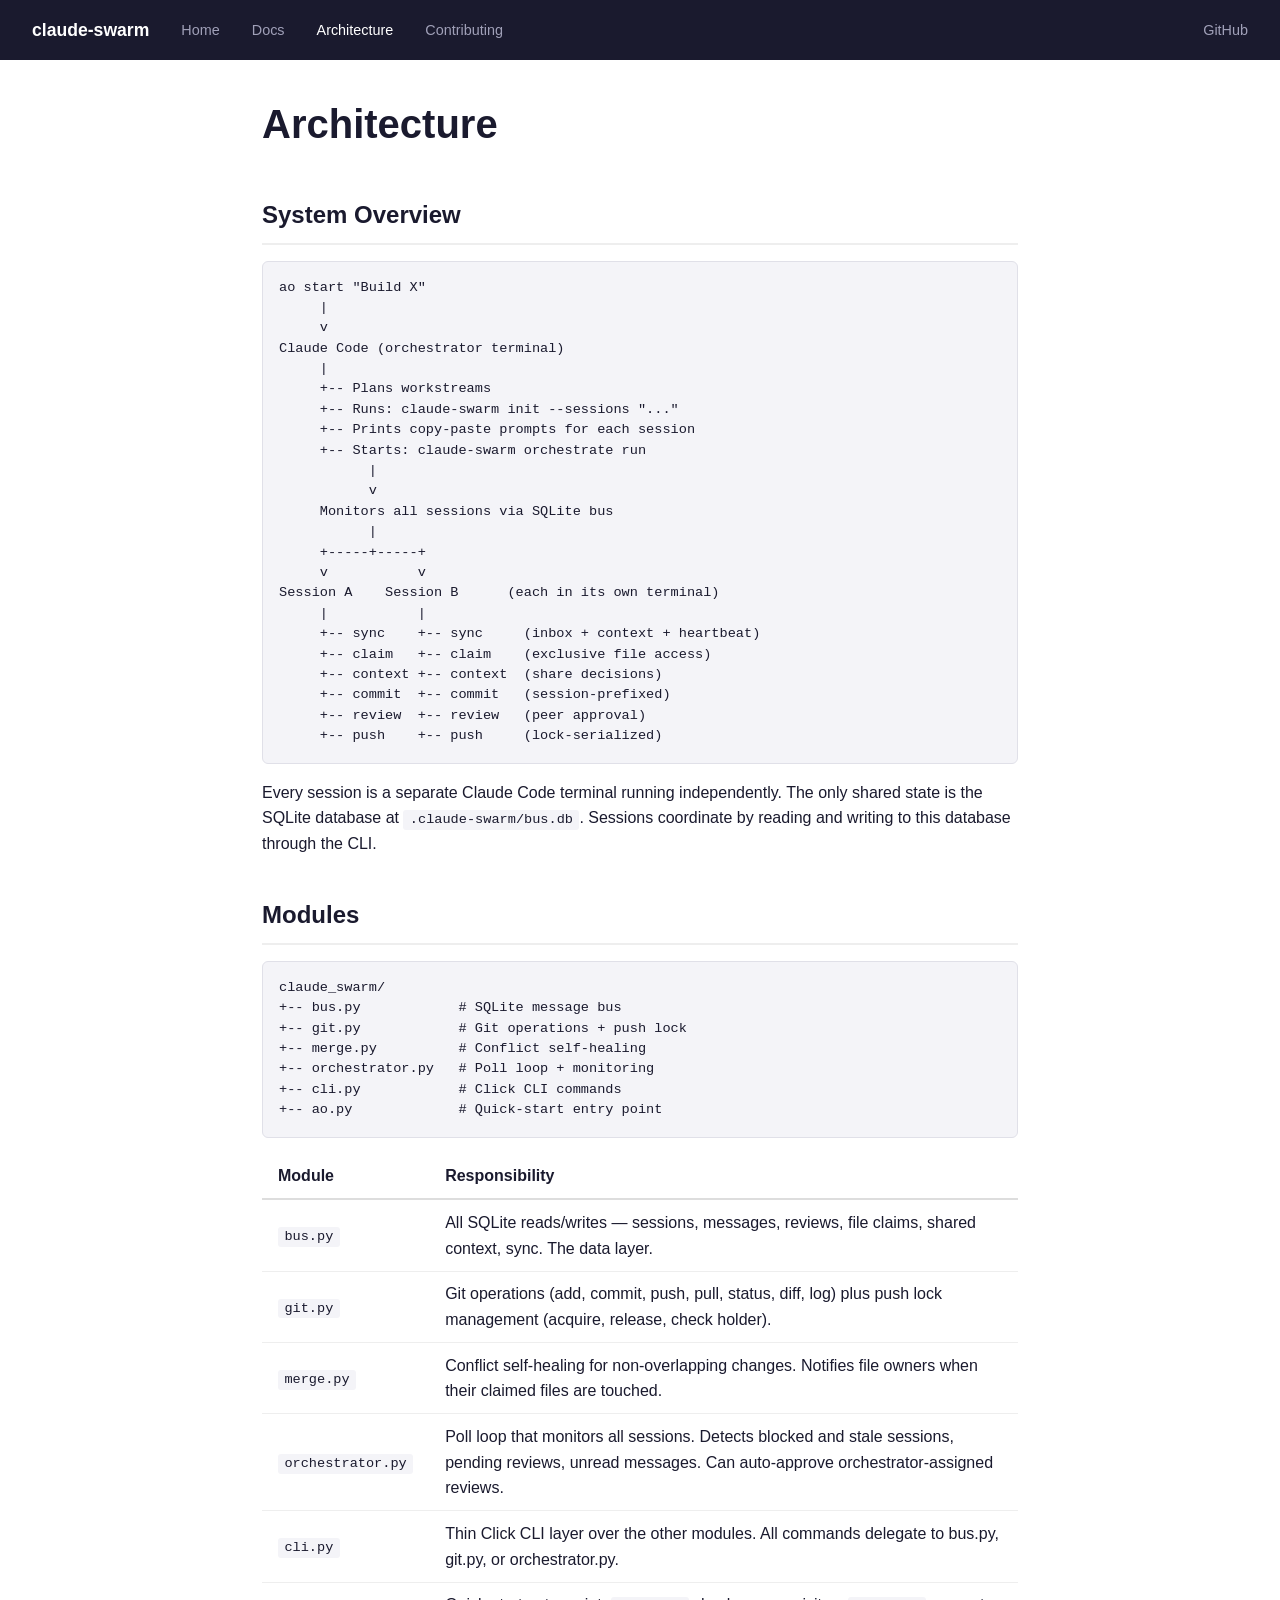
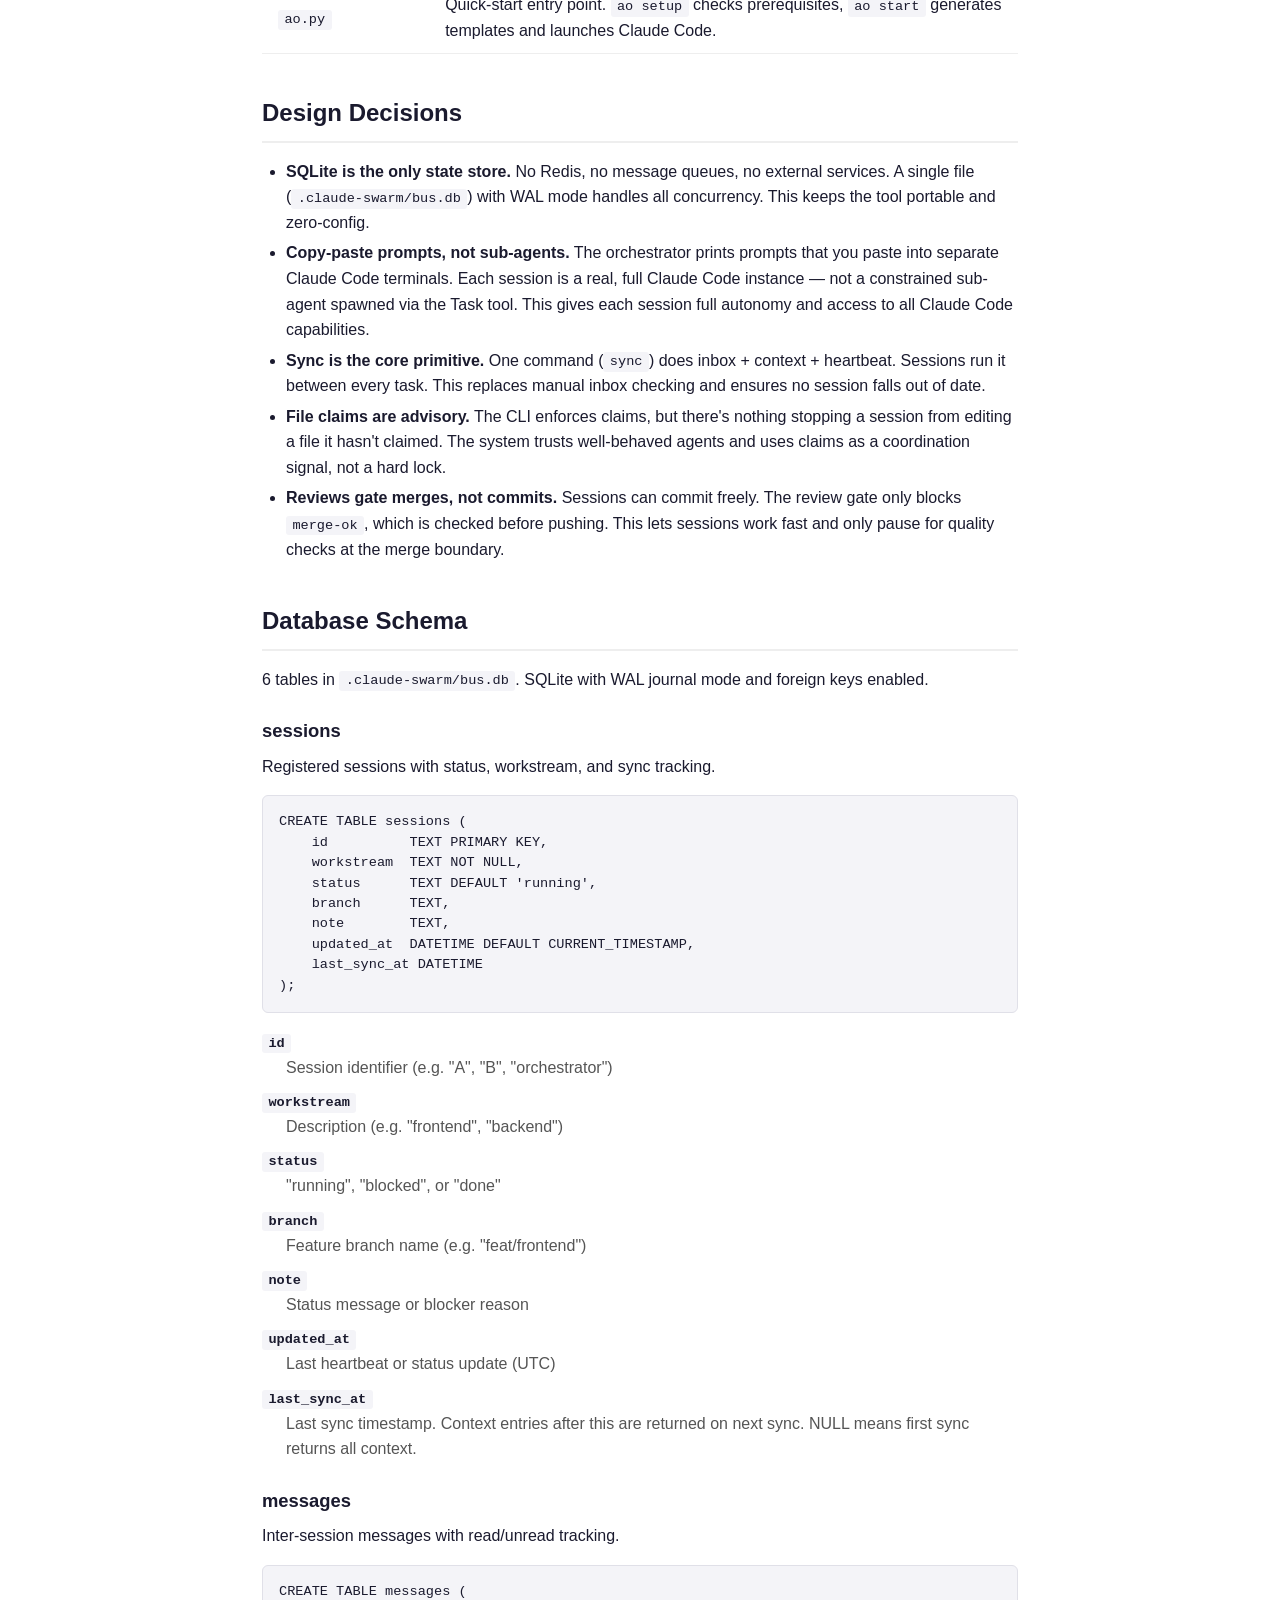
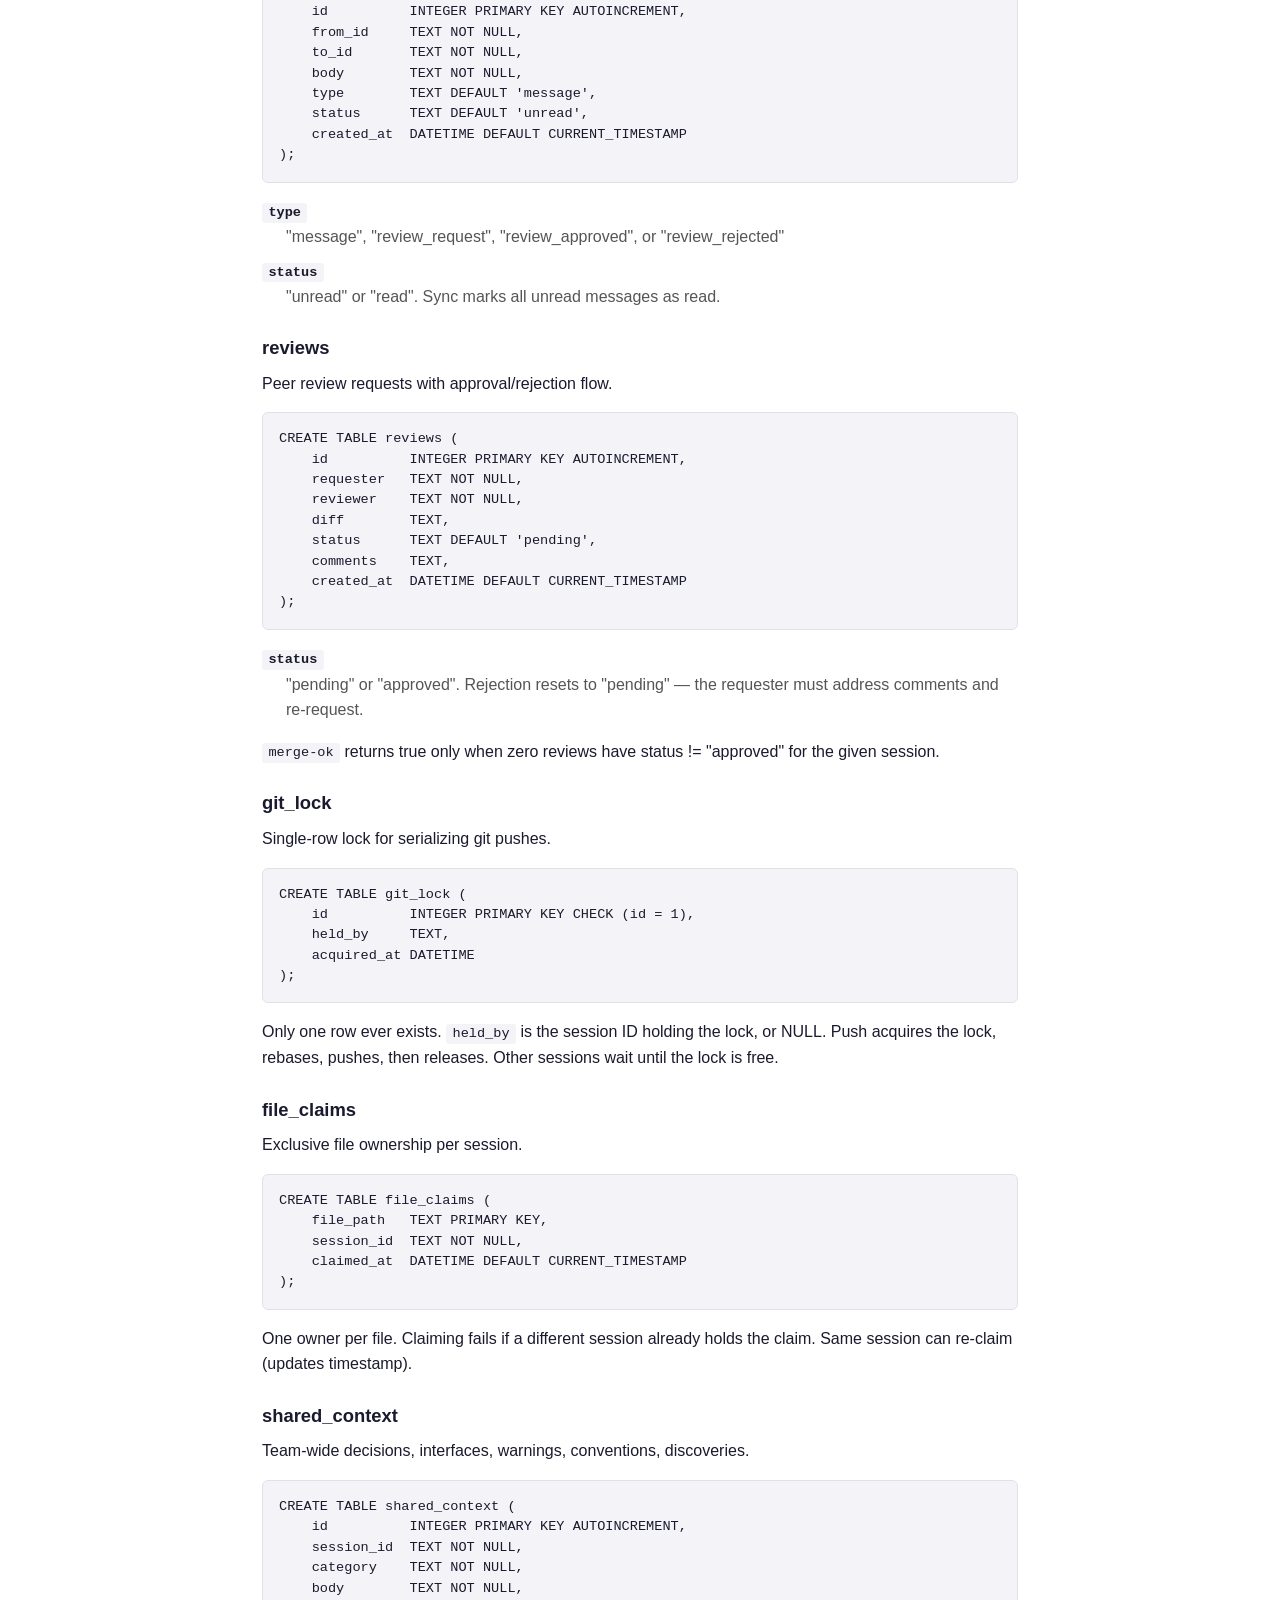
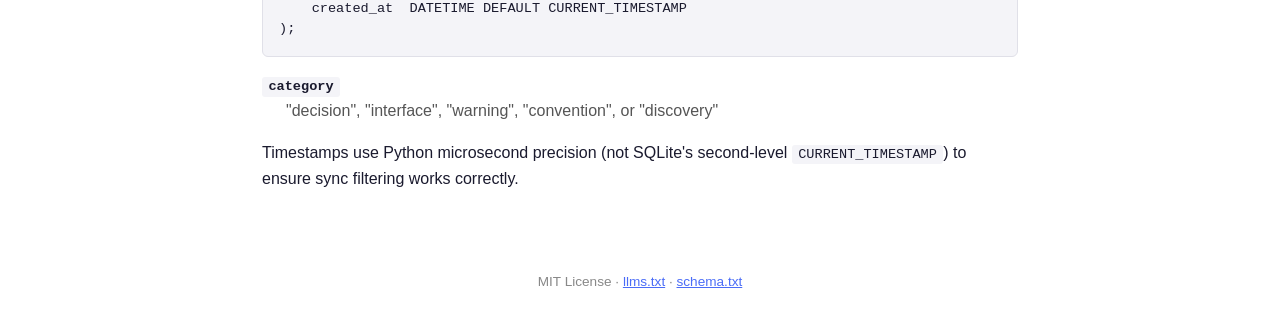
==== docs/architecture.html @ 465b83c9 "Add product website with multi-page docs and shared navigation - Landing page with problem/solution " ====
<!DOCTYPE html>
<html lang="en">
<head>
<meta charset="utf-8">
<meta name="viewport" content="width=device-width, initial-scale=1">
<title>Architecture — claude-swarm</title>
<meta name="description" content="How claude-swarm works: module map, database schema, and design decisions.">
<link rel="stylesheet" href="style.css">
</head>
<body>
<nav>
  <a href="index.html" class="logo">claude-swarm</a>
  <a href="index.html">Home</a>
  <a href="docs.html">Docs</a>
  <a href="architecture.html" class="active">Architecture</a>
  <a href="contributing.html">Contributing</a>
  <span class="spacer"></span>
  <a href="https://github.com/laurenalexander2/claude-swarm">GitHub</a>
</nav>

<main>
  <h1>Architecture</h1>

  <h2>System Overview</h2>
  <pre>
ao start "Build X"
     |
     v
Claude Code (orchestrator terminal)
     |
     +-- Plans workstreams
     +-- Runs: claude-swarm init --sessions "..."
     +-- Prints copy-paste prompts for each session
     +-- Starts: claude-swarm orchestrate run
           |
           v
     Monitors all sessions via SQLite bus
           |
     +-----+-----+
     v           v
Session A    Session B      (each in its own terminal)
     |           |
     +-- sync    +-- sync     (inbox + context + heartbeat)
     +-- claim   +-- claim    (exclusive file access)
     +-- context +-- context  (share decisions)
     +-- commit  +-- commit   (session-prefixed)
     +-- review  +-- review   (peer approval)
     +-- push    +-- push     (lock-serialized)</pre>
  <p>Every session is a separate Claude Code terminal running independently. The only shared state is the SQLite database at <code>.claude-swarm/bus.db</code>. Sessions coordinate by reading and writing to this database through the CLI.</p>

  <h2>Modules</h2>
  <pre>
claude_swarm/
+-- bus.py            # SQLite message bus
+-- git.py            # Git operations + push lock
+-- merge.py          # Conflict self-healing
+-- orchestrator.py   # Poll loop + monitoring
+-- cli.py            # Click CLI commands
+-- ao.py             # Quick-start entry point</pre>

  <table>
    <thead>
      <tr><th>Module</th><th>Responsibility</th></tr>
    </thead>
    <tbody>
      <tr><td><code>bus.py</code></td><td>All SQLite reads/writes &mdash; sessions, messages, reviews, file claims, shared context, sync. The data layer.</td></tr>
      <tr><td><code>git.py</code></td><td>Git operations (add, commit, push, pull, status, diff, log) plus push lock management (acquire, release, check holder).</td></tr>
      <tr><td><code>merge.py</code></td><td>Conflict self-healing for non-overlapping changes. Notifies file owners when their claimed files are touched.</td></tr>
      <tr><td><code>orchestrator.py</code></td><td>Poll loop that monitors all sessions. Detects blocked and stale sessions, pending reviews, unread messages. Can auto-approve orchestrator-assigned reviews.</td></tr>
      <tr><td><code>cli.py</code></td><td>Thin Click CLI layer over the other modules. All commands delegate to bus.py, git.py, or orchestrator.py.</td></tr>
      <tr><td><code>ao.py</code></td><td>Quick-start entry point. <code>ao setup</code> checks prerequisites, <code>ao start</code> generates templates and launches Claude Code.</td></tr>
    </tbody>
  </table>

  <h2>Design Decisions</h2>
  <ul>
    <li><strong>SQLite is the only state store.</strong> No Redis, no message queues, no external services. A single file (<code>.claude-swarm/bus.db</code>) with WAL mode handles all concurrency. This keeps the tool portable and zero-config.</li>
    <li><strong>Copy-paste prompts, not sub-agents.</strong> The orchestrator prints prompts that you paste into separate Claude Code terminals. Each session is a real, full Claude Code instance &mdash; not a constrained sub-agent spawned via the Task tool. This gives each session full autonomy and access to all Claude Code capabilities.</li>
    <li><strong>Sync is the core primitive.</strong> One command (<code>sync</code>) does inbox + context + heartbeat. Sessions run it between every task. This replaces manual inbox checking and ensures no session falls out of date.</li>
    <li><strong>File claims are advisory.</strong> The CLI enforces claims, but there's nothing stopping a session from editing a file it hasn't claimed. The system trusts well-behaved agents and uses claims as a coordination signal, not a hard lock.</li>
    <li><strong>Reviews gate merges, not commits.</strong> Sessions can commit freely. The review gate only blocks <code>merge-ok</code>, which is checked before pushing. This lets sessions work fast and only pause for quality checks at the merge boundary.</li>
  </ul>

  <h2>Database Schema</h2>
  <p>6 tables in <code>.claude-swarm/bus.db</code>. SQLite with WAL journal mode and foreign keys enabled.</p>

  <h3 id="sessions">sessions</h3>
  <p>Registered sessions with status, workstream, and sync tracking.</p>
  <pre>
CREATE TABLE sessions (
    id          TEXT PRIMARY KEY,
    workstream  TEXT NOT NULL,
    status      TEXT DEFAULT 'running',
    branch      TEXT,
    note        TEXT,
    updated_at  DATETIME DEFAULT CURRENT_TIMESTAMP,
    last_sync_at DATETIME
);</pre>
  <dl>
    <dt><code>id</code></dt><dd>Session identifier (e.g. "A", "B", "orchestrator")</dd>
    <dt><code>workstream</code></dt><dd>Description (e.g. "frontend", "backend")</dd>
    <dt><code>status</code></dt><dd>"running", "blocked", or "done"</dd>
    <dt><code>branch</code></dt><dd>Feature branch name (e.g. "feat/frontend")</dd>
    <dt><code>note</code></dt><dd>Status message or blocker reason</dd>
    <dt><code>updated_at</code></dt><dd>Last heartbeat or status update (UTC)</dd>
    <dt><code>last_sync_at</code></dt><dd>Last sync timestamp. Context entries after this are returned on next sync. NULL means first sync returns all context.</dd>
  </dl>

  <h3 id="messages">messages</h3>
  <p>Inter-session messages with read/unread tracking.</p>
  <pre>
CREATE TABLE messages (
    id          INTEGER PRIMARY KEY AUTOINCREMENT,
    from_id     TEXT NOT NULL,
    to_id       TEXT NOT NULL,
    body        TEXT NOT NULL,
    type        TEXT DEFAULT 'message',
    status      TEXT DEFAULT 'unread',
    created_at  DATETIME DEFAULT CURRENT_TIMESTAMP
);</pre>
  <dl>
    <dt><code>type</code></dt><dd>"message", "review_request", "review_approved", or "review_rejected"</dd>
    <dt><code>status</code></dt><dd>"unread" or "read". Sync marks all unread messages as read.</dd>
  </dl>

  <h3 id="reviews">reviews</h3>
  <p>Peer review requests with approval/rejection flow.</p>
  <pre>
CREATE TABLE reviews (
    id          INTEGER PRIMARY KEY AUTOINCREMENT,
    requester   TEXT NOT NULL,
    reviewer    TEXT NOT NULL,
    diff        TEXT,
    status      TEXT DEFAULT 'pending',
    comments    TEXT,
    created_at  DATETIME DEFAULT CURRENT_TIMESTAMP
);</pre>
  <dl>
    <dt><code>status</code></dt><dd>"pending" or "approved". Rejection resets to "pending" &mdash; the requester must address comments and re-request.</dd>
  </dl>
  <p><code>merge-ok</code> returns true only when zero reviews have status != "approved" for the given session.</p>

  <h3 id="git_lock">git_lock</h3>
  <p>Single-row lock for serializing git pushes.</p>
  <pre>
CREATE TABLE git_lock (
    id          INTEGER PRIMARY KEY CHECK (id = 1),
    held_by     TEXT,
    acquired_at DATETIME
);</pre>
  <p>Only one row ever exists. <code>held_by</code> is the session ID holding the lock, or NULL. Push acquires the lock, rebases, pushes, then releases. Other sessions wait until the lock is free.</p>

  <h3 id="file_claims">file_claims</h3>
  <p>Exclusive file ownership per session.</p>
  <pre>
CREATE TABLE file_claims (
    file_path   TEXT PRIMARY KEY,
    session_id  TEXT NOT NULL,
    claimed_at  DATETIME DEFAULT CURRENT_TIMESTAMP
);</pre>
  <p>One owner per file. Claiming fails if a different session already holds the claim. Same session can re-claim (updates timestamp).</p>

  <h3 id="shared_context">shared_context</h3>
  <p>Team-wide decisions, interfaces, warnings, conventions, discoveries.</p>
  <pre>
CREATE TABLE shared_context (
    id          INTEGER PRIMARY KEY AUTOINCREMENT,
    session_id  TEXT NOT NULL,
    category    TEXT NOT NULL,
    body        TEXT NOT NULL,
    created_at  DATETIME DEFAULT CURRENT_TIMESTAMP
);</pre>
  <dl>
    <dt><code>category</code></dt><dd>"decision", "interface", "warning", "convention", or "discovery"</dd>
  </dl>
  <p>Timestamps use Python microsecond precision (not SQLite's second-level <code>CURRENT_TIMESTAMP</code>) to ensure sync filtering works correctly.</p>
</main>

<footer>
  MIT License &middot; <a href="llms.txt">llms.txt</a> &middot; <a href="schema.txt">schema.txt</a>
</footer>
</body>
</html>
---- docs/style.css ----
* { margin: 0; padding: 0; box-sizing: border-box; }

body {
  font-family: -apple-system, BlinkMacSystemFont, "Segoe UI", Roboto, Helvetica, Arial, sans-serif;
  line-height: 1.6;
  color: #1a1a2e;
  background: #fff;
}

nav {
  background: #1a1a2e;
  padding: 1rem 2rem;
  display: flex;
  align-items: center;
  gap: 2rem;
  position: sticky;
  top: 0;
  z-index: 10;
}

nav .logo {
  font-weight: 700;
  font-size: 1.1rem;
  color: #fff;
  text-decoration: none;
}

nav a {
  color: #a0a0b8;
  text-decoration: none;
  font-size: 0.9rem;
}

nav a:hover, nav a.active {
  color: #fff;
}

nav .spacer { flex: 1; }

main {
  max-width: 820px;
  margin: 0 auto;
  padding: 2rem;
}

h1 { font-size: 2.5rem; margin-bottom: 0.5rem; }
h2 { font-size: 1.5rem; margin: 2.5rem 0 1rem; border-bottom: 2px solid #eee; padding-bottom: 0.5rem; }
h3 { font-size: 1.15rem; margin: 1.5rem 0 0.5rem; }
h4 { font-size: 1rem; margin: 1rem 0 0.5rem; color: #555; }

p { margin-bottom: 1rem; }

a { color: #4a6cf7; }

ul, ol { margin: 0 0 1rem 1.5rem; }
li { margin-bottom: 0.3rem; }

pre {
  background: #f4f4f8;
  border: 1px solid #e0e0e8;
  border-radius: 6px;
  padding: 1rem;
  overflow-x: auto;
  font-family: "SFMono-Regular", Consolas, "Liberation Mono", Menlo, monospace;
  font-size: 0.85rem;
  line-height: 1.5;
  margin-bottom: 1rem;
}

code {
  font-family: "SFMono-Regular", Consolas, "Liberation Mono", Menlo, monospace;
  font-size: 0.85rem;
  background: #f4f4f8;
  padding: 0.15rem 0.4rem;
  border-radius: 3px;
}

pre code { background: none; padding: 0; }

table {
  width: 100%;
  border-collapse: collapse;
  margin-bottom: 1.5rem;
}

th, td {
  text-align: left;
  padding: 0.6rem 1rem;
  border-bottom: 1px solid #eee;
}

th { font-weight: 600; border-bottom: 2px solid #ddd; }

.hero {
  text-align: center;
  padding: 4rem 0 2rem;
}

.hero .tagline {
  font-size: 1.2rem;
  color: #555;
  margin-bottom: 2rem;
  max-width: 600px;
  margin-left: auto;
  margin-right: auto;
}

.hero pre {
  display: inline-block;
  text-align: left;
  margin: 0 auto;
}

.features {
  display: grid;
  grid-template-columns: 1fr 1fr;
  gap: 1.5rem;
  margin: 2rem 0;
}

.feature {
  border: 1px solid #e0e0e8;
  border-radius: 8px;
  padding: 1.25rem;
}

.feature h3 { margin: 0 0 0.5rem; font-size: 1rem; }
.feature p { margin: 0; font-size: 0.9rem; color: #555; }

.cta {
  text-align: center;
  padding: 3rem 0;
  border-top: 2px solid #eee;
  margin-top: 3rem;
}

.cta a {
  display: inline-block;
  background: #1a1a2e;
  color: #fff;
  padding: 0.75rem 2rem;
  border-radius: 6px;
  text-decoration: none;
  margin: 0.5rem;
  font-size: 0.9rem;
}

.cta a:hover { background: #2a2a4e; }

dl { margin-bottom: 1rem; }
dt { font-weight: 600; margin-top: 0.5rem; }
dd { margin-left: 1.5rem; color: #555; }

footer {
  text-align: center;
  padding: 2rem;
  color: #888;
  font-size: 0.85rem;
}

@media (max-width: 600px) {
  nav { flex-wrap: wrap; gap: 1rem; }
  h1 { font-size: 1.8rem; }
  .features { grid-template-columns: 1fr; }
  main { padding: 1rem; }
}
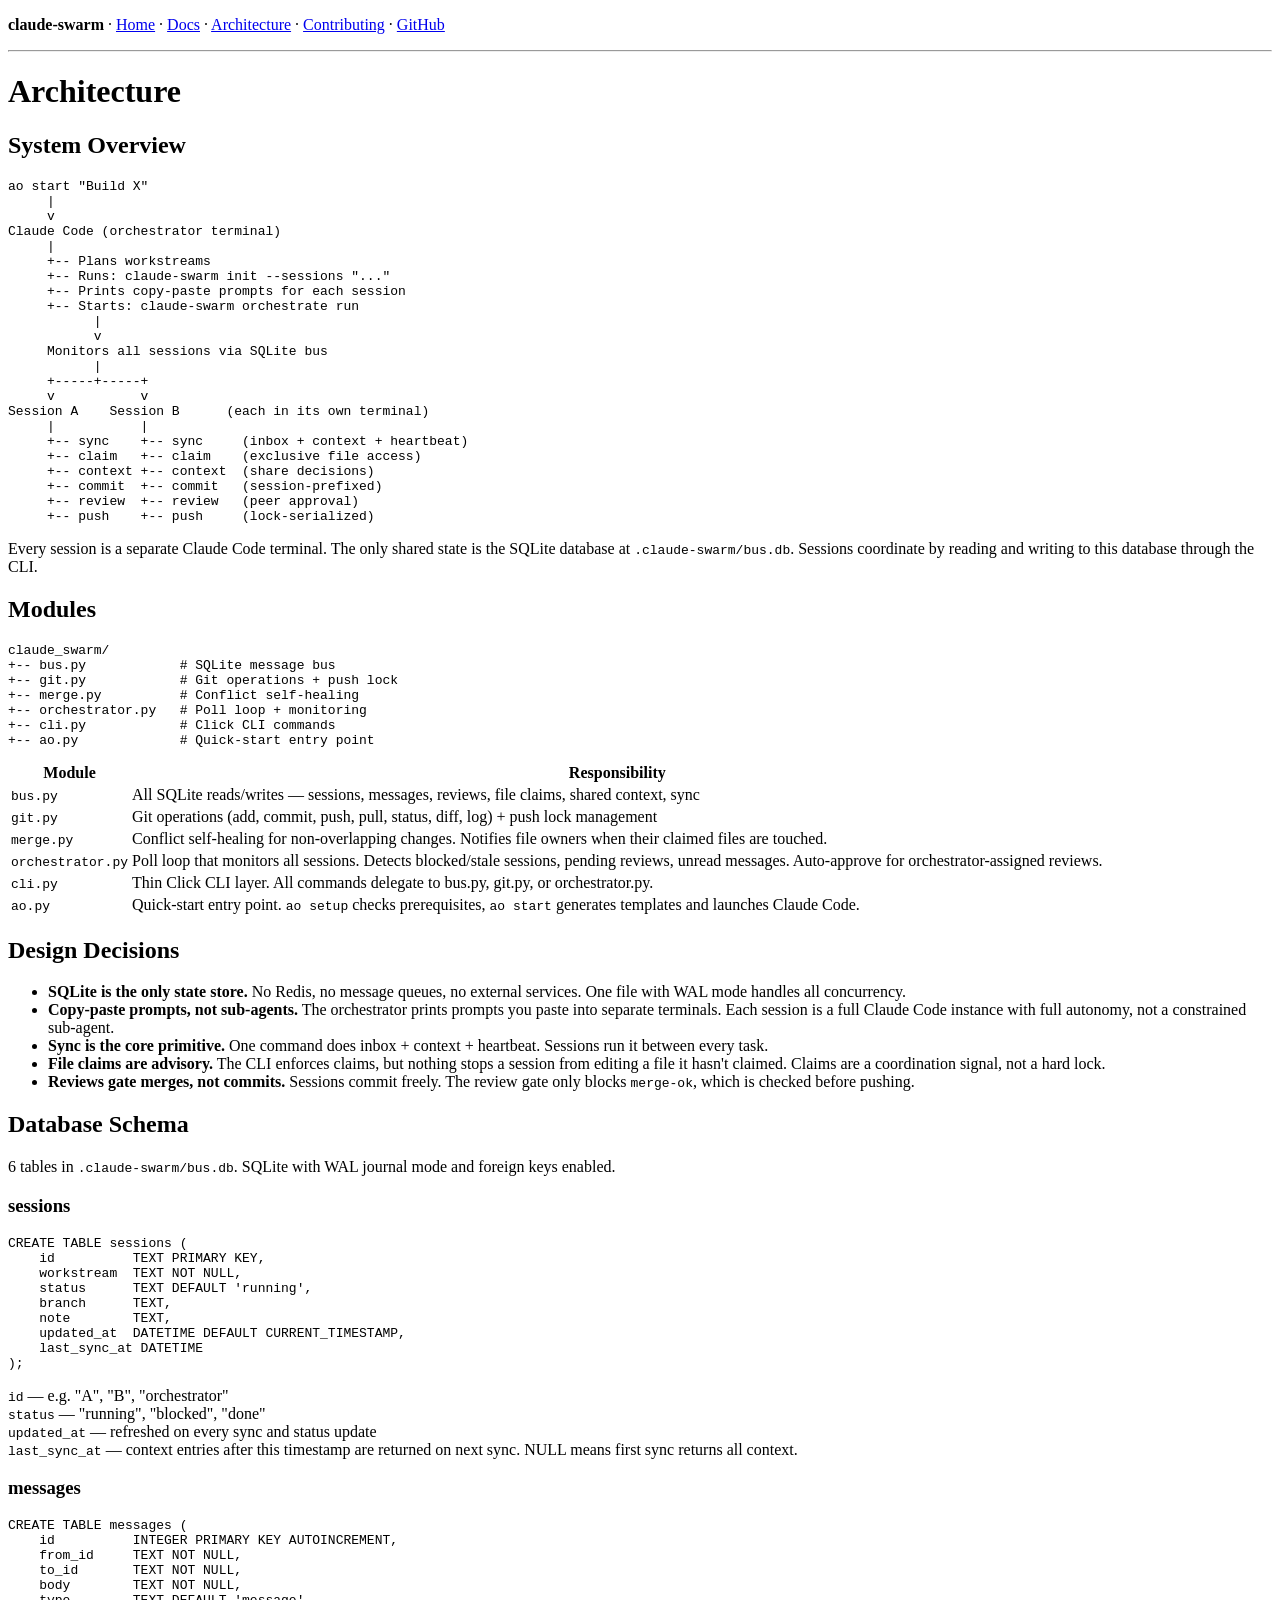
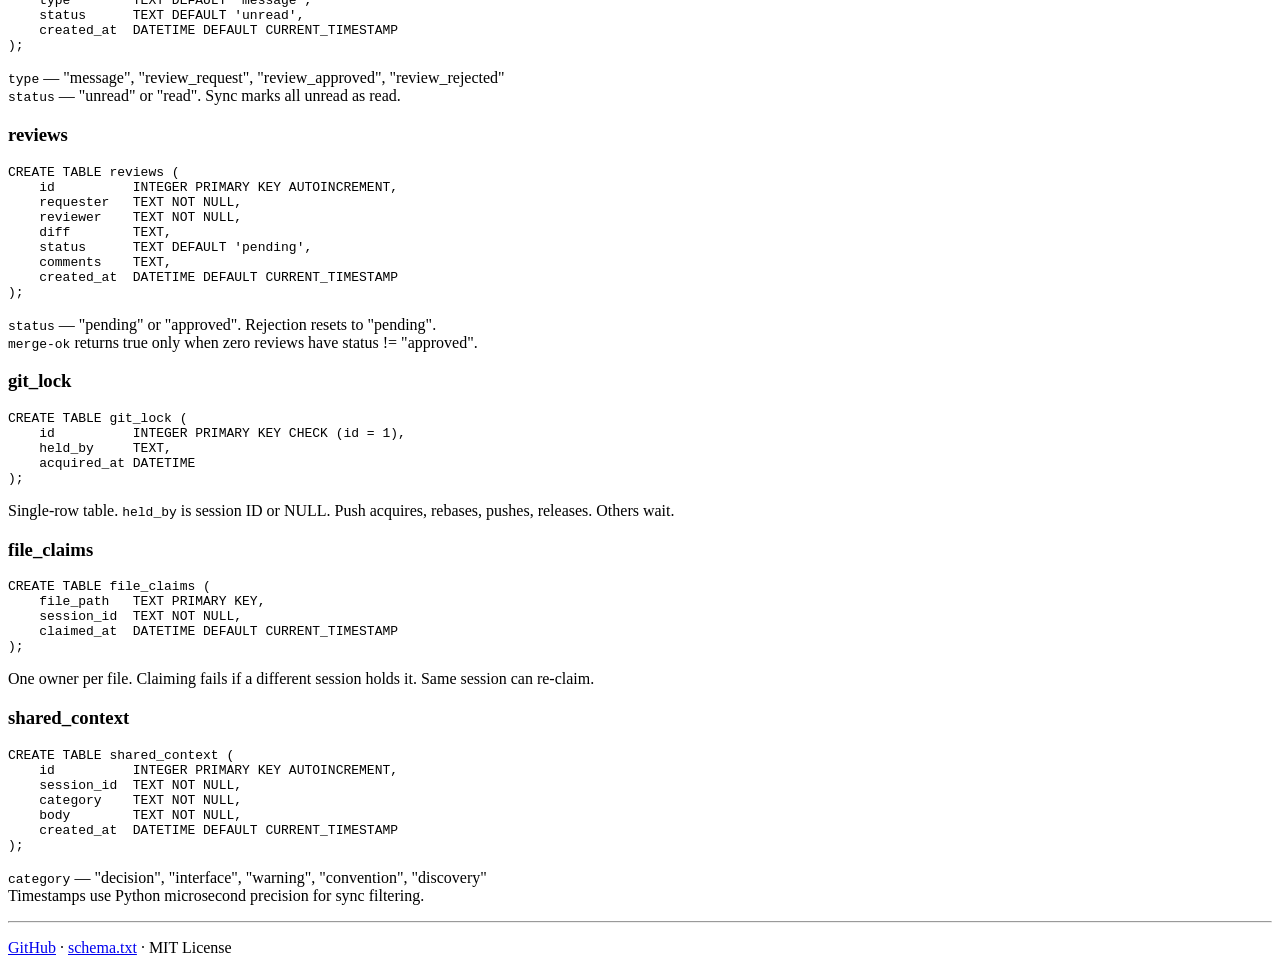
==== commit 43b163ef: "Strip CSS, use plain HTML with browser defaults Remove style.css and all styling classes. Plain sema" ====
--- a/docs/architecture.html
+++ b/docs/architecture.html
@@ -4,25 +4,15 @@
 <meta charset="utf-8">
 <meta name="viewport" content="width=device-width, initial-scale=1">
 <title>Architecture — claude-swarm</title>
-<meta name="description" content="How claude-swarm works: module map, database schema, and design decisions.">
-<link rel="stylesheet" href="style.css">
 </head>
 <body>
-<nav>
-  <a href="index.html" class="logo">claude-swarm</a>
-  <a href="index.html">Home</a>
-  <a href="docs.html">Docs</a>
-  <a href="architecture.html" class="active">Architecture</a>
-  <a href="contributing.html">Contributing</a>
-  <span class="spacer"></span>
-  <a href="https://github.com/laurenalexander2/claude-swarm">GitHub</a>
-</nav>
+<p><strong>claude-swarm</strong> &middot; <a href="index.html">Home</a> &middot; <a href="docs.html">Docs</a> &middot; <a href="architecture.html">Architecture</a> &middot; <a href="contributing.html">Contributing</a> &middot; <a href="https://github.com/laurenalexander2/claude-swarm">GitHub</a></p>
+<hr>
 
-<main>
-  <h1>Architecture</h1>
+<h1>Architecture</h1>
 
-  <h2>System Overview</h2>
-  <pre>
+<h2>System Overview</h2>
+<pre>
 ao start "Build X"
      |
      v
@@ -46,10 +36,10 @@
      +-- commit  +-- commit   (session-prefixed)
      +-- review  +-- review   (peer approval)
      +-- push    +-- push     (lock-serialized)</pre>
-  <p>Every session is a separate Claude Code terminal running independently. The only shared state is the SQLite database at <code>.claude-swarm/bus.db</code>. Sessions coordinate by reading and writing to this database through the CLI.</p>
+<p>Every session is a separate Claude Code terminal. The only shared state is the SQLite database at <code>.claude-swarm/bus.db</code>. Sessions coordinate by reading and writing to this database through the CLI.</p>
 
-  <h2>Modules</h2>
-  <pre>
+<h2>Modules</h2>
+<pre>
 claude_swarm/
 +-- bus.py            # SQLite message bus
 +-- git.py            # Git operations + push lock
@@ -58,35 +48,30 @@
 +-- cli.py            # Click CLI commands
 +-- ao.py             # Quick-start entry point</pre>
 
-  <table>
-    <thead>
-      <tr><th>Module</th><th>Responsibility</th></tr>
-    </thead>
-    <tbody>
-      <tr><td><code>bus.py</code></td><td>All SQLite reads/writes &mdash; sessions, messages, reviews, file claims, shared context, sync. The data layer.</td></tr>
-      <tr><td><code>git.py</code></td><td>Git operations (add, commit, push, pull, status, diff, log) plus push lock management (acquire, release, check holder).</td></tr>
-      <tr><td><code>merge.py</code></td><td>Conflict self-healing for non-overlapping changes. Notifies file owners when their claimed files are touched.</td></tr>
-      <tr><td><code>orchestrator.py</code></td><td>Poll loop that monitors all sessions. Detects blocked and stale sessions, pending reviews, unread messages. Can auto-approve orchestrator-assigned reviews.</td></tr>
-      <tr><td><code>cli.py</code></td><td>Thin Click CLI layer over the other modules. All commands delegate to bus.py, git.py, or orchestrator.py.</td></tr>
-      <tr><td><code>ao.py</code></td><td>Quick-start entry point. <code>ao setup</code> checks prerequisites, <code>ao start</code> generates templates and launches Claude Code.</td></tr>
-    </tbody>
-  </table>
+<table>
+  <tr><th>Module</th><th>Responsibility</th></tr>
+  <tr><td><code>bus.py</code></td><td>All SQLite reads/writes &mdash; sessions, messages, reviews, file claims, shared context, sync</td></tr>
+  <tr><td><code>git.py</code></td><td>Git operations (add, commit, push, pull, status, diff, log) + push lock management</td></tr>
+  <tr><td><code>merge.py</code></td><td>Conflict self-healing for non-overlapping changes. Notifies file owners when their claimed files are touched.</td></tr>
+  <tr><td><code>orchestrator.py</code></td><td>Poll loop that monitors all sessions. Detects blocked/stale sessions, pending reviews, unread messages. Auto-approve for orchestrator-assigned reviews.</td></tr>
+  <tr><td><code>cli.py</code></td><td>Thin Click CLI layer. All commands delegate to bus.py, git.py, or orchestrator.py.</td></tr>
+  <tr><td><code>ao.py</code></td><td>Quick-start entry point. <code>ao setup</code> checks prerequisites, <code>ao start</code> generates templates and launches Claude Code.</td></tr>
+</table>
 
-  <h2>Design Decisions</h2>
-  <ul>
-    <li><strong>SQLite is the only state store.</strong> No Redis, no message queues, no external services. A single file (<code>.claude-swarm/bus.db</code>) with WAL mode handles all concurrency. This keeps the tool portable and zero-config.</li>
-    <li><strong>Copy-paste prompts, not sub-agents.</strong> The orchestrator prints prompts that you paste into separate Claude Code terminals. Each session is a real, full Claude Code instance &mdash; not a constrained sub-agent spawned via the Task tool. This gives each session full autonomy and access to all Claude Code capabilities.</li>
-    <li><strong>Sync is the core primitive.</strong> One command (<code>sync</code>) does inbox + context + heartbeat. Sessions run it between every task. This replaces manual inbox checking and ensures no session falls out of date.</li>
-    <li><strong>File claims are advisory.</strong> The CLI enforces claims, but there's nothing stopping a session from editing a file it hasn't claimed. The system trusts well-behaved agents and uses claims as a coordination signal, not a hard lock.</li>
-    <li><strong>Reviews gate merges, not commits.</strong> Sessions can commit freely. The review gate only blocks <code>merge-ok</code>, which is checked before pushing. This lets sessions work fast and only pause for quality checks at the merge boundary.</li>
-  </ul>
+<h2>Design Decisions</h2>
+<ul>
+  <li><strong>SQLite is the only state store.</strong> No Redis, no message queues, no external services. One file with WAL mode handles all concurrency.</li>
+  <li><strong>Copy-paste prompts, not sub-agents.</strong> The orchestrator prints prompts you paste into separate terminals. Each session is a full Claude Code instance with full autonomy, not a constrained sub-agent.</li>
+  <li><strong>Sync is the core primitive.</strong> One command does inbox + context + heartbeat. Sessions run it between every task.</li>
+  <li><strong>File claims are advisory.</strong> The CLI enforces claims, but nothing stops a session from editing a file it hasn't claimed. Claims are a coordination signal, not a hard lock.</li>
+  <li><strong>Reviews gate merges, not commits.</strong> Sessions commit freely. The review gate only blocks <code>merge-ok</code>, which is checked before pushing.</li>
+</ul>
 
-  <h2>Database Schema</h2>
-  <p>6 tables in <code>.claude-swarm/bus.db</code>. SQLite with WAL journal mode and foreign keys enabled.</p>
+<h2>Database Schema</h2>
+<p>6 tables in <code>.claude-swarm/bus.db</code>. SQLite with WAL journal mode and foreign keys enabled.</p>
 
-  <h3 id="sessions">sessions</h3>
-  <p>Registered sessions with status, workstream, and sync tracking.</p>
-  <pre>
+<h3 id="sessions">sessions</h3>
+<pre>
 CREATE TABLE sessions (
     id          TEXT PRIMARY KEY,
     workstream  TEXT NOT NULL,
@@ -96,19 +81,13 @@
     updated_at  DATETIME DEFAULT CURRENT_TIMESTAMP,
     last_sync_at DATETIME
 );</pre>
-  <dl>
-    <dt><code>id</code></dt><dd>Session identifier (e.g. "A", "B", "orchestrator")</dd>
-    <dt><code>workstream</code></dt><dd>Description (e.g. "frontend", "backend")</dd>
-    <dt><code>status</code></dt><dd>"running", "blocked", or "done"</dd>
-    <dt><code>branch</code></dt><dd>Feature branch name (e.g. "feat/frontend")</dd>
-    <dt><code>note</code></dt><dd>Status message or blocker reason</dd>
-    <dt><code>updated_at</code></dt><dd>Last heartbeat or status update (UTC)</dd>
-    <dt><code>last_sync_at</code></dt><dd>Last sync timestamp. Context entries after this are returned on next sync. NULL means first sync returns all context.</dd>
-  </dl>
+<p><code>id</code> &mdash; e.g. "A", "B", "orchestrator"<br>
+<code>status</code> &mdash; "running", "blocked", "done"<br>
+<code>updated_at</code> &mdash; refreshed on every sync and status update<br>
+<code>last_sync_at</code> &mdash; context entries after this timestamp are returned on next sync. NULL means first sync returns all context.</p>
 
-  <h3 id="messages">messages</h3>
-  <p>Inter-session messages with read/unread tracking.</p>
-  <pre>
+<h3 id="messages">messages</h3>
+<pre>
 CREATE TABLE messages (
     id          INTEGER PRIMARY KEY AUTOINCREMENT,
     from_id     TEXT NOT NULL,
@@ -118,14 +97,11 @@
     status      TEXT DEFAULT 'unread',
     created_at  DATETIME DEFAULT CURRENT_TIMESTAMP
 );</pre>
-  <dl>
-    <dt><code>type</code></dt><dd>"message", "review_request", "review_approved", or "review_rejected"</dd>
-    <dt><code>status</code></dt><dd>"unread" or "read". Sync marks all unread messages as read.</dd>
-  </dl>
+<p><code>type</code> &mdash; "message", "review_request", "review_approved", "review_rejected"<br>
+<code>status</code> &mdash; "unread" or "read". Sync marks all unread as read.</p>
 
-  <h3 id="reviews">reviews</h3>
-  <p>Peer review requests with approval/rejection flow.</p>
-  <pre>
+<h3 id="reviews">reviews</h3>
+<pre>
 CREATE TABLE reviews (
     id          INTEGER PRIMARY KEY AUTOINCREMENT,
     requester   TEXT NOT NULL,
@@ -135,34 +111,29 @@
     comments    TEXT,
     created_at  DATETIME DEFAULT CURRENT_TIMESTAMP
 );</pre>
-  <dl>
-    <dt><code>status</code></dt><dd>"pending" or "approved". Rejection resets to "pending" &mdash; the requester must address comments and re-request.</dd>
-  </dl>
-  <p><code>merge-ok</code> returns true only when zero reviews have status != "approved" for the given session.</p>
+<p><code>status</code> &mdash; "pending" or "approved". Rejection resets to "pending".<br>
+<code>merge-ok</code> returns true only when zero reviews have status != "approved".</p>
 
-  <h3 id="git_lock">git_lock</h3>
-  <p>Single-row lock for serializing git pushes.</p>
-  <pre>
+<h3 id="git_lock">git_lock</h3>
+<pre>
 CREATE TABLE git_lock (
     id          INTEGER PRIMARY KEY CHECK (id = 1),
     held_by     TEXT,
     acquired_at DATETIME
 );</pre>
-  <p>Only one row ever exists. <code>held_by</code> is the session ID holding the lock, or NULL. Push acquires the lock, rebases, pushes, then releases. Other sessions wait until the lock is free.</p>
+<p>Single-row table. <code>held_by</code> is session ID or NULL. Push acquires, rebases, pushes, releases. Others wait.</p>
 
-  <h3 id="file_claims">file_claims</h3>
-  <p>Exclusive file ownership per session.</p>
-  <pre>
+<h3 id="file_claims">file_claims</h3>
+<pre>
 CREATE TABLE file_claims (
     file_path   TEXT PRIMARY KEY,
     session_id  TEXT NOT NULL,
     claimed_at  DATETIME DEFAULT CURRENT_TIMESTAMP
 );</pre>
-  <p>One owner per file. Claiming fails if a different session already holds the claim. Same session can re-claim (updates timestamp).</p>
+<p>One owner per file. Claiming fails if a different session holds it. Same session can re-claim.</p>
 
-  <h3 id="shared_context">shared_context</h3>
-  <p>Team-wide decisions, interfaces, warnings, conventions, discoveries.</p>
-  <pre>
+<h3 id="shared_context">shared_context</h3>
+<pre>
 CREATE TABLE shared_context (
     id          INTEGER PRIMARY KEY AUTOINCREMENT,
     session_id  TEXT NOT NULL,
@@ -170,14 +141,10 @@
     body        TEXT NOT NULL,
     created_at  DATETIME DEFAULT CURRENT_TIMESTAMP
 );</pre>
-  <dl>
-    <dt><code>category</code></dt><dd>"decision", "interface", "warning", "convention", or "discovery"</dd>
-  </dl>
-  <p>Timestamps use Python microsecond precision (not SQLite's second-level <code>CURRENT_TIMESTAMP</code>) to ensure sync filtering works correctly.</p>
-</main>
+<p><code>category</code> &mdash; "decision", "interface", "warning", "convention", "discovery"<br>
+Timestamps use Python microsecond precision for sync filtering.</p>
 
-<footer>
-  MIT License &middot; <a href="llms.txt">llms.txt</a> &middot; <a href="schema.txt">schema.txt</a>
-</footer>
+<hr>
+<p><a href="https://github.com/laurenalexander2/claude-swarm">GitHub</a> &middot; <a href="schema.txt">schema.txt</a> &middot; MIT License</p>
 </body>
 </html>
